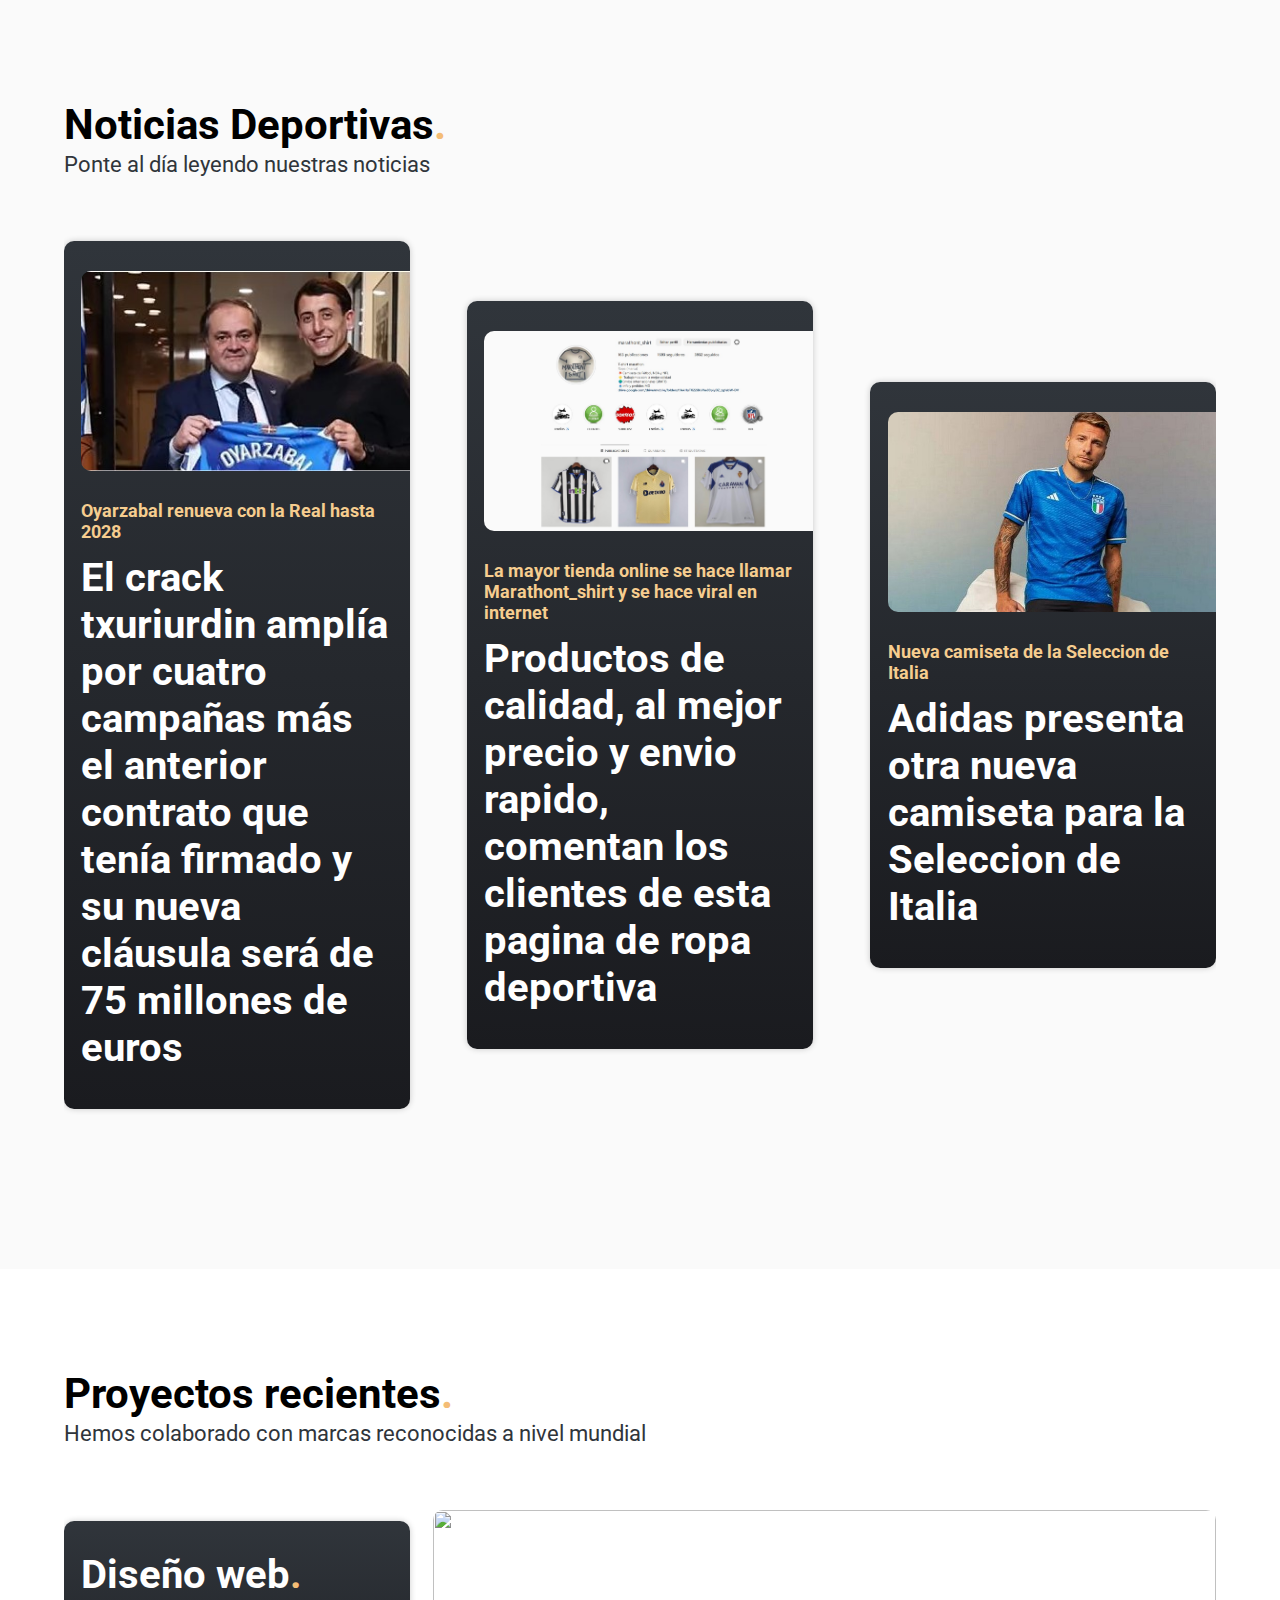
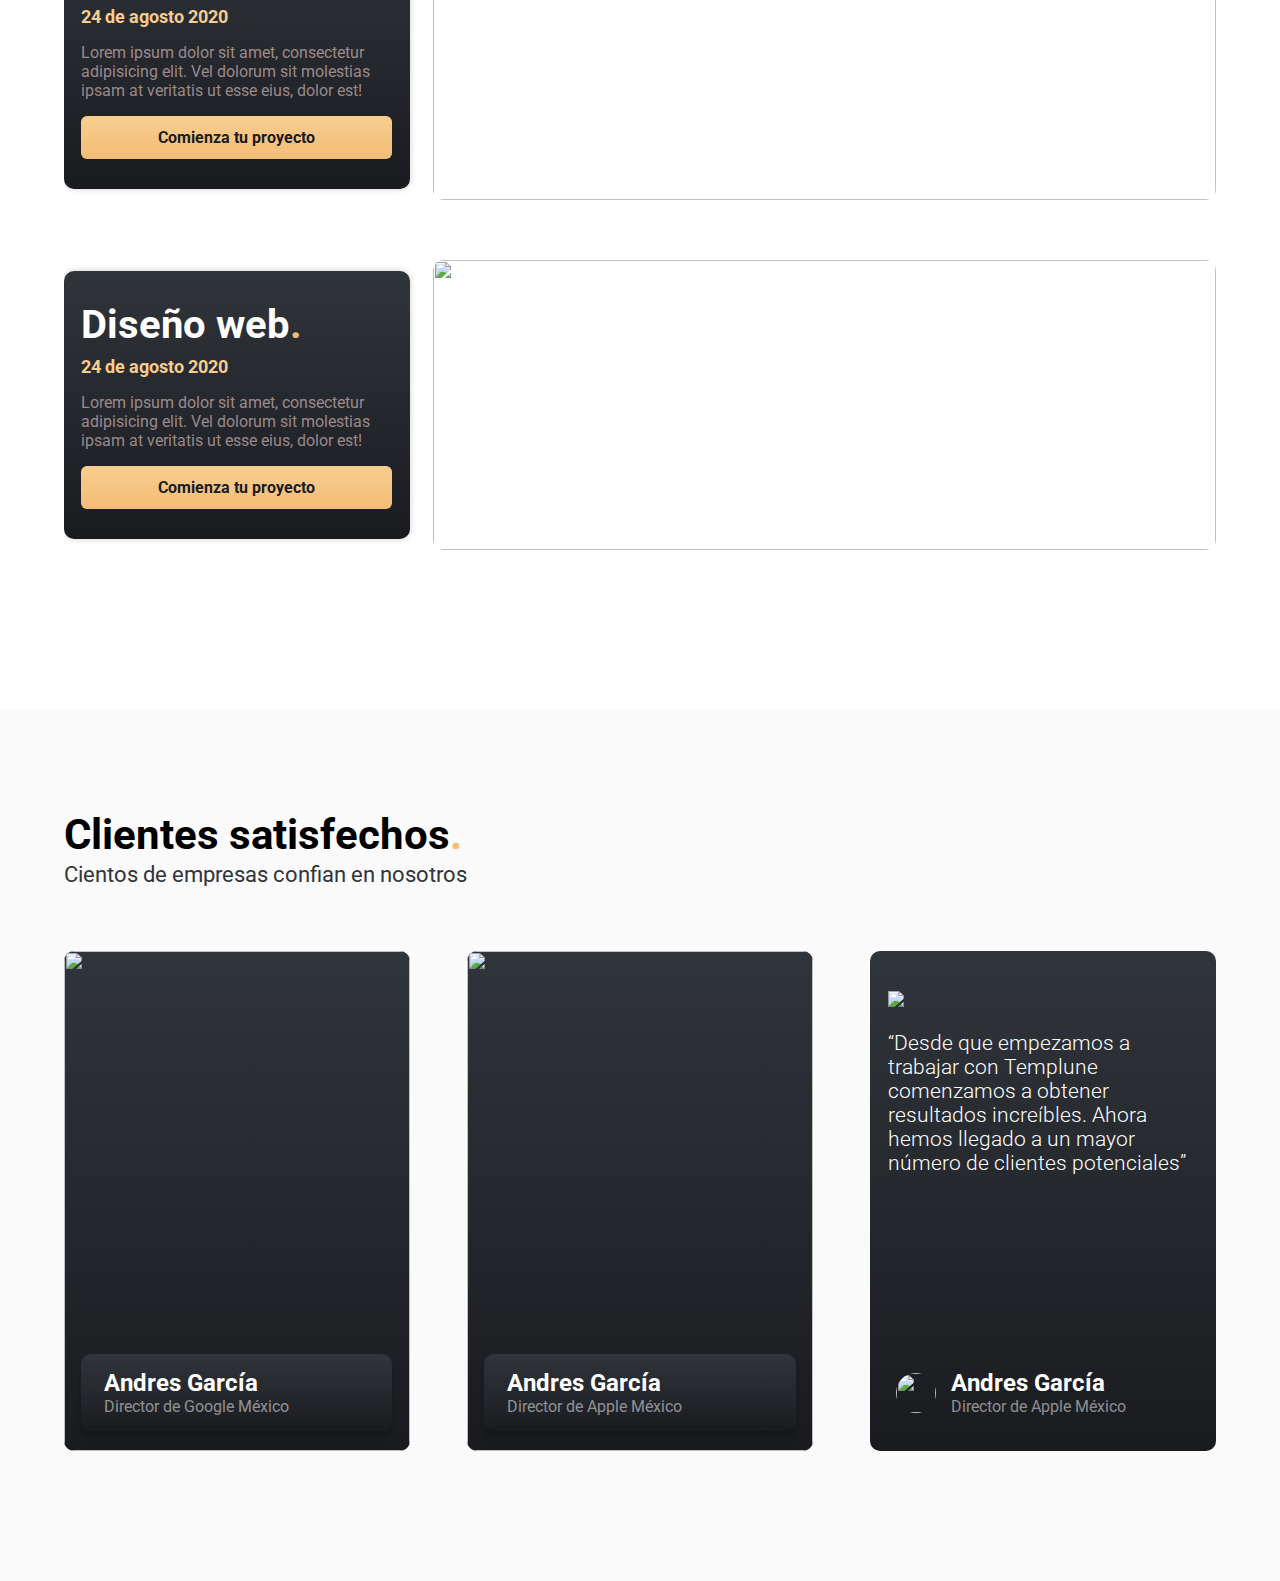
==== pruebaWEB/Noticias.html @ 0eeacc3c "nuevo" ====
<!DOCTYPE html>
<html lang="en">
<head>
    <meta charset="UTF-8">
    <meta http-equiv="X-UA-Compatible" content="IE=edge">
    <meta name="viewport" content="width=device-width, initial-scale=1.0">
    <link rel="stylesheet" href="./css/estilosNoticias.css">
    <title>Noticias</title>
</head>
<body>
    <main>
        <section class="services">
            <div class="container">
                <h2 class="subtitle">Noticias Deportivas<span class="point">.</span></h2>
                <p class="copy__section">Ponte al día leyendo nuestras noticias</p>

                <article class="container-cards">
                    <div class="card">
                        <img src="img/imagenOyarzabal.jpg" class="card__img">
                        <div class="cards__text">
                            <p class="card__list">Oyarzabal renueva con la Real hasta 2028</p>
                            <h3 class="card__title">El crack txuriurdin amplía por cuatro campañas más el anterior contrato que tenía firmado y su nueva cláusula será de 75 millones de euros</h3>
                        </div>
                    </div>
                    <div class="card">
                        <img src="img/Noticia.jpg" class="card__img">
                        <div class="cards__text">
                            <p class="card__list">La mayor tienda online se hace llamar Marathont_shirt y se hace viral en internet</p>
                            <h3 class="card__title">Productos de calidad, al mejor precio y envio rapido, comentan los clientes de esta pagina de ropa deportiva</h3>
                        </div>
                    </div>
                    <div class="card">
                        <img src="img/noticiaItalia.jpg" class="card__img">
                        <div class="cards__text">
                            <p class="card__list">Nueva camiseta de la Seleccion de Italia</p>
                            <h3 class="card__title">Adidas presenta otra nueva camiseta para la Seleccion de Italia</h3>
                        </div>
                    </div>
                </article>
            </div>
        </section>
        <section class="projects container">
            <h2 class="subtitle">Proyectos recientes<span class="point">.</span></h2>
            <p class="copy__section">Hemos colaborado con marcas reconocidas a nivel mundial</p>
            <article class="container-bg">
                <div class="card">
                    <div class="cards__text">
                        <h3 class="card__title">Diseño web<span class="point">.</span></h3>
                        <p class="card__date">24 de agosto 2020</p>
                        <p class="card__copy">Lorem ipsum dolor sit amet, consectetur adipisicing elit. Vel dolorum sit molestias ipsam at veritatis ut esse eius, dolor est!</p>
                        <a href="#" class="card__button">Comienza tu proyecto</a>
                    </div>
                </div>
                <div class="background">
                    <img src="img/background1.jpg" class="background__img">
                    <div class="background__text">
                        <h3 class="background__title">La educación en linea</h3>
                        <p class="background__copy">La realidad aumentada transformará por completo la educación</p>
                    </div>
                </div>
                <div class="card">
                    <div class="cards__text">
                        <h3 class="card__title">Diseño web<span class="point">.</span></h3>
                        <p class="card__date">24 de agosto 2020</p>
                        <p class="card__copy">Lorem ipsum dolor sit amet, consectetur adipisicing elit. Vel dolorum sit molestias ipsam at veritatis ut esse eius, dolor est!</p>
                        <a href="#" class="card__button">Comienza tu proyecto</a>
                    </div>
                </div>
                <div class="background">
                    <img src="img/background2.jpg" class="background__img">
                    <div class="background__text">
                        <h3 class="background__title">La educación en linea</h3>
                        <p class="background__copy">La realidad aumentada transformará por completo la educación</p>
                    </div>
                </div>
            </article>
        </section>
        <section class="testimony">
            <div class="container">
                <h2 class="subtitle">Clientes satisfechos<span class="point">.</span></h2>
                <p class="copy__section">Cientos de empresas confian en nosotros</p>

                <div class="testimony-container">
                    <div class="testimony__card">
                        <img src="img/first-person.jpg" class="testimony__img">
                        <div class="testimony__copy">
                            <i class='bx bxl-google testimony__logo'></i>
                            <div class="testimony__info">
                                <h3 class="testimony__name">Andres García</h3>
                                <p class="testimony__position">Director de Google México</p>
                            </div>
                        </div>
                    </div>

                    <div class="testimony__card">
                        <img src="img/second_person.jpg" class="testimony__img">
                        <div class="testimony__copy">
                            <i class='bx bxl-apple testimony__logo'></i>
                            <div class="testimony__info">
                                <h3 class="testimony__name">Andres García</h3>
                                <p class="testimony__position">Director de Apple México</p>
                            </div>
                        </div>
                    </div>

                    <div class="testimony__card">
                        <div class="testimony__text">
                            <img src="img/google_logo.svg" class="google__logo">
                            <p class="testimony__history">“Desde que empezamos a trabajar con Templune comenzamos a obtener resultados increíbles. Ahora hemos llegado a un mayor número de clientes potenciales”</p>
                            <div class="testimony__copy testimony__copy--modifier">
                                <img src="img/first-person.jpg" class="testimony__logo logo--picture">
                                <div class="testimony__info">
                                    <h3 class="testimony__name">Andres García</h3>
                                    <p class="testimony__position">Director de Apple México</p>
                                </div>
                            </div>
                        </div>
                    </div>
                    
                </div>
            </div>
        </section>

        

    
</body>
</html>
---- pruebaWEB/css/estilosNoticias.css ----
@import url('https://fonts.googleapis.com/css2?family=Roboto:wght@300;400;700&display=swap');

:root{
    --gold1:#F4BD76;
    --gold2:#F6CD8F;
    --gray:#ffffff80;
    --gray2:#f7d9d990;
    --black1: #1A1B1F;
    --black2: #30353B;
    --shadow: 0 8px 8px;
    --color_shadow: #00000033;
}

*{
    margin: 0;
    padding:0;
    box-sizing: border-box;
}

body{
    font-family: 'Roboto', sans-serif;
}

.container{
    width: 90%;
    max-width: 1200px;
    margin: 0 auto;
    overflow: hidden;
    padding:100px 0;
    height: auto;
}

.container--modifier{
    width: 60%;
}

.hero{
    width: 100%;
    min-height: 100vh;
    background: linear-gradient(180deg, var(--black2) 0%, var(--black1) 100%);
}

.nav__hero{
    color: #fff;
    height: 70px;
    border-bottom: 1px solid rgba(255,255,255, 0.1);
}

.nav__container{
    display: flex;
    align-items: center;
    justify-content: space-between;
    height: inherit;
    padding: 0;
}

.logo__name{
    font-size: 24px;
}

.link{
    display: inline-block;
    color: inherit;
    text-decoration: none;
    font-weight: 300;
    padding: 10px;
}

.link--active{
    color: var(--gold1);
    font-weight: 700;
}

.point{
    color: var(--gold1);
}

.hero__main{
    height: calc(100vh - 70px);
    display: flex;
    justify-content: space-between;
    align-items: center;
    padding:0;
}

.mockup{
    object-fit: cover;
    width: 48%;
    max-height: 90vh;
}

.hero__textos{
    width: 48%;
}

.title{
    font-size: 56px;
    font-weight: 300;
    color: #fff;
}

.title--active{
    color: var(--gold1);
    font-weight: 700;
}

.copy{
    font-size: 24px;
    color: var(--gray);
    text-shadow: var(--shadow)  var(--color_shadow);
    margin: 15px 0;
}

.copy__active{
    font-weight: 700;
}

.cta{
    padding: 20px 30px;
    display: inline-block;
    background: linear-gradient(180deg, #F7CE90 0%, #F4BD76 100%);
    text-decoration: none;
    color: var(--black2);
    font-weight: 700;
    box-shadow: var(--shadow) var(--color_shadow);
    border-radius: 6px;
}

/* services */

.services{
    background: #fafafa;
}

.subtitle{
    font-size: 42px;
}

.subtitle--modifier{
    text-align: center;
    margin-bottom: 16px;
}

.copy__section{
    color: var(--black2);
    font-size: 22px;
    line-height: 32px;
    margin-bottom: 60px;
}

.copy__section--modifier{
    text-align: center;
    margin-bottom: 32px;
}

.container-cards{
    display: flex;
    justify-content: space-between;
    align-items: center;
    flex-wrap: wrap;
}

.card{
    width: 30%;
    padding: 30px 0;
    overflow: hidden;
    background: linear-gradient(180deg, var(--black2) 0%, var(--black1) 100%);
    border-radius: 10px;
    position: relative;
    text-align: right;
    margin-bottom: 60px;
    box-shadow: 0 0 6px var(--color_shadow);
}

.card__img{
    width: 95%;
    height: 200px;
    object-fit: cover;
    border-radius: 10px 0 0 10px;
}

.cards__text{
    text-align: left;
    width: 90%;
    margin:0 auto;
}

.card__list{
    color: var(--gold2);
    font-weight: 700;
    margin: 25px 0 12px ;
    font-size: 18px;
}


.card__title{
    font-size: 40px;
    color: #fff;
    margin-bottom: 8px;
}

.card__copy{
    color: var(--gray2);
    margin-bottom: 16px;
}

.card__button{
    display: block;
    background: linear-gradient(180deg, #F7CE90 0%, #F4BD76 100%);
    border-radius: 6px;
    text-decoration: none;
    width: 100%;
    color: var(--black1);
    font-weight: 700;
    text-align: center;
    padding: 12px 0;
}

.card__date{
    color: var(--gold2);
    font-size: 18px;
    font-weight: bold;
    margin-bottom: 16px;
}

.container-bg{
    display: flex;
    justify-content: space-between;
    align-items: center;
    flex-wrap: wrap;
}


.background{
    width: 68%;
    height: 290px;
    border-radius: 10px;
    position: relative;
    margin-bottom: 60px;
}

.background__img{
    width: 100%;
    height: 100%;
    object-fit: cover;
    border-radius: inherit;
}

.background__text{
    position: absolute;
    width: 100%;
    bottom: 30px;
    left: 15px;
    color: #fff;
}

.background__title{
    font-size: 24px;
    margin-bottom: 4px;
}

.testimony{
    background: #fafafa;
}

.testimony-container{
    display: flex;
    justify-content: space-between;
    align-items: center;
    flex-wrap: wrap;
}

.testimony__card{
    width: 30%;
    height: 500px;
    background: linear-gradient(180deg, var(--black2) 0%, var(--black1) 100%);
    border-radius: 10px;
    position: relative;
    margin-bottom: 30px;
}

.testimony__img{
    width: 100%;
    height: 100%;
    border-radius: inherit;
    object-fit: cover;
    object-position: center top;
}

.testimony__copy{
    position: absolute;
    bottom: 20px;
    left: 5%;
    width: 90%;
    background: linear-gradient(180deg, var(--black2) 0%, var(--black1) 100%);
    color: #fff;
    margin: 0 auto;
    border-radius: 10px;
    box-shadow: var(--shadow) var(--color_shadow);
    padding: 15px 8px;
    display: flex;
    align-items: center;
}

.testimony__copy--modifier{
    background: none;
    box-shadow: none;
}

.testimony__logo{
    font-size: 40px;
    margin-right: 15px;
    display: inline-block;
}

.testimony__name{
    font-size: 24px;
    line-height:28px;
}

.testimony__position{
    color: var(--gray);
}

.testimony__text{
    padding: 40px 0;
    width: 90%;
    margin: 0 auto;
    color: #fff;
}

.google__logo{
    margin-bottom: 20px;
}


.testimony__history{
    font-size: 21px;
    font-weight: 300;
}


.testimony__info{
    width: 70%;
}

.logo--picture{
    width: 40px;
    height: 40px;
    object-fit: cover;
    border-radius: 50%;
    object-position: center top;
}

/* check */

.check{
    display: flex;
    justify-content: space-evenly;
    flex-wrap: wrap;
    margin: 0 auto;
}

.check__item{
    width: 30%;
    padding-right: 10px;
    display: flex;
    border-right: 2px solid var(--black2);
}

.bx-check{
    background: linear-gradient(180deg, var(--black2) 0%, var(--black1) 100%);
    display: inline-block;
    width: 40px;
    height: 40px;
    text-align: center;
    margin-right: 20px;
    color: #fff;
    border-radius: 50%;
    font-size: 40px;
}

.check__number{
    font-weight: 700;
}

.check__copy{
    font-weight: 300;
}

.newsletter{
    width: 60%;
    margin: 0 auto;
    margin-top: 40px;
    height: auto;
    font-family: inherit;
    position: relative;
    border-radius: 6px;
}

.newsletter--modifier{
    margin: 0;
    width: 80%;
}

.newsletter__input{
    width: 100%;
    height: 100%;
    padding: 22px 10px;
    outline: none;
    font-family: inherit;
    border-radius: 6px;
    border: 1px solid var(--black1)
}

.newsletter__submit{
    position: absolute;
    right: 8px;
    top: 10%;
    height: 80%;
    background: linear-gradient(180deg, var(--black2) 0%, var(--black1) 100%);
    color: #fff;
    padding: 0 15px;
    border: none;
    border-radius: 6px;
    font-family: inherit;
    font-weight: 700;
    cursor: pointer;
}


.footer{
    background: #fafafa;
}

.footer__caption{
    display: flex;
    flex-wrap: wrap-reverse;
    justify-content: space-evenly;
}


.title__footer{
    font-size: 24px;
    margin-bottom: 32px;
}

.download{
    width: 50%;
}

.download__app{
    display: flex;
}

.download__item{
    display: flex;
    padding: 18px 12px;
    border-radius: 6px;
    border: 1px solid var(--black2);
    width: 42%;
    align-items: center;
    margin-right: 20px;
    margin-bottom: 16px;
}

.download__logo{
    font-size: 40px;
    margin-right: 20px;
}

.download__title{
    font-size: 18px;
}

.footer__copy{
    width: 100%;
    color: var(--black2);
    display: flex;
    flex-wrap: wrap;
}

.copyright{
    width: 100%;
}

.politica__privacidad{
    color: inherit;
    text-decoration: none;
    display: inline-block;
    margin-top: 10px;
}

.politica__privacidad:hover{
    text-decoration: underline;
}

.politica__privacidad--margin{
    margin-right: 10px;
}

.get-email{
    width: 50%;
}

.socialmedia{
    margin-top: 24px;
    display: flex;
    color: var(--black2);
}

.socialmedia__icon{
    font-size: 18px;
    margin-right: 30px;
    display: inline-block;
}

.socialmedia__legend{
    color: var(--black2);
    margin-right: 16px;
}

.contact{
    display: flex;
    width: 100%;
    flex-wrap: wrap;
    color: #fff;
}

.item__contact{
    width: 25%;
    padding: 60px 0;
    text-align: center;
    background: linear-gradient(180deg, var(--black2) 0%, var(--black1) 100%);

}


.item__contact--gold{
    background: linear-gradient(180deg, #F7CE90 0%, #F4BD76 100%);
    color: var(--black1);
}

.contact__icon{
    font-size: 14px;
    color: var(--gold1);
    line-height: 20px;
    margin-right: 4px;
}

.contact__icon--modifier{
    color: var(--black1);
}

.contact__title{
    font-size: 16px;
    line-height: 20px;
}

@media screen and (max-width:900px){
    .mockup{
        width: 600px;
        height: auto;
    }

    .title{
        font-size: 50px;
    }

    .copy{
        font-size: 22px;
    }

    .cta{
        padding: 15px 22px;
    }

    .container-cards{
        justify-content: space-evenly;
    }

    .services .card{
        width: 45%;
    }

    .background{
        width: 52%;
    }

    .card{
        width: 42%;
    }

    .testimony-container{
        justify-content: space-evenly;
    }

    .testimony__card{
        width: 45%;
    }

    .check__item{
        width: 45%;
        margin-bottom: 35px;
    }

    .newsletter{
        width: 80%;
    }

    .download{
        width: 100%;
    }

    .download__app{
        justify-content: space-between;
    }

    .download__item{
        width: 45%;
    }

    .get-email{
        width: 100%;
        margin-bottom: 40px;
    }

    .socialmedia__icon{
        font-size: 18px;
    }

    .socialmedia__legend{
        font-size: 18px;
    }
}

@media screen and (max-width:700px){
    main .container,
    footer .container{
        padding: 60px 0;
    }

    .nav__container{
        flex-wrap: wrap;
        flex-direction: column;
        justify-content: space-evenly;
    }

    .nav__hero{
        height: auto;
    }

    .logo{
        padding: 15px 0 ;
        text-align: center;
    }

    .links{
        padding-bottom: 10px;
        text-align: center;
    }

    .link{
        padding: 7px 10px;
    }


    .hero__main{
        flex-direction: column-reverse;
        justify-content: flex-end;
        min-height: 70px;
        height: auto;
        padding: 30px 0;
    }

    .hero__textos{
        width: 100%;
        text-align: center;
    }

    .mockup{
        width: 60%;
        margin-bottom: 20px;
    }

    .title{
        font-size: 35px;
    }

    .copy{
        font-size: 20px;
    }

    .subtitle{
        font-size: 35px;
        text-align: center;
    }

    .copy__section{
        font-size: 20px;
        text-align: center;
    }

    .services .card{
        width: 80%;
    }

    .container-bg{
        justify-content: space-evenly;
    }

    .card{
        margin-bottom: 40px;
        width: 65%;
    }

    .card__title{
        font-size: 35px;
    }

    .card__button{
        width: 100%;
    }

    .background{
        width: 65%;
        margin-bottom: 40px;
    }

    .background__copy{
        display: none;
    }

    .testimony__card{
        width: 65%;
    }

    .testimony__name{
        font-size: 20px;
    }

    .container--modifier{
        width: 80%;
    }

    .item__contact{
        width: 100%;
        padding: 30px 0;
    }
}

@media screen and (max-width:500px){
    .mockup{
        width: 80%;
        margin-bottom: 15px;
    }

    .services .card{
        width: 95%;
    }

    .card{
        width: 95%;
    }

    .background{
        width: 95%;
    }

    .testimony__card{
        width: 95%;
    }

    .testimony__history{
        font-size: 20px;
    }

    .container--modifier{
        width: 90%;
    }

    .newsletter{
        width: 100%;
        display: none;
    }

    .newsletter--modifier{
        display: block;
    }

    .check__item{
        width: 100%;
        border: none;
        padding: none;
        justify-content: center;
    }

    .download__item{
        width: 49%;
    }

    .download__title{
        font-size: 16px;
    }

    .download__logo{
        font-size: 30px;
    }
}
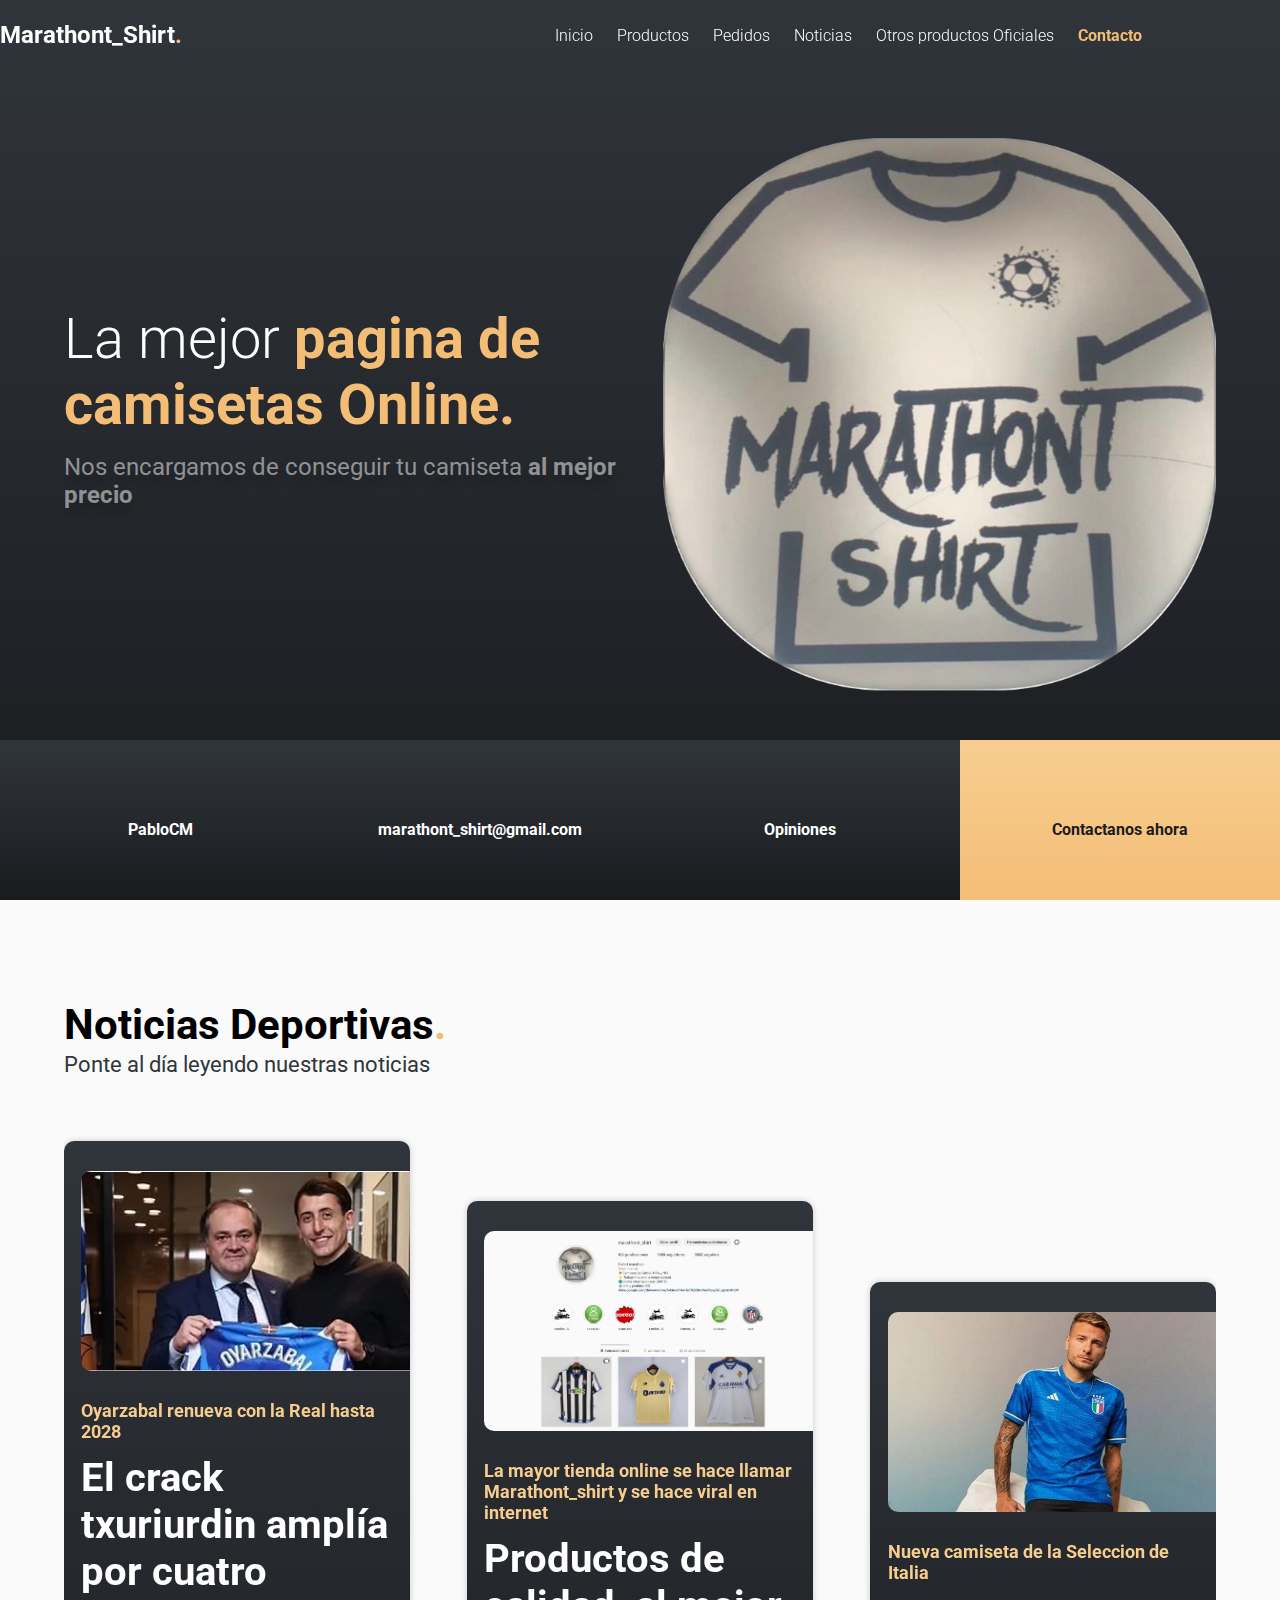
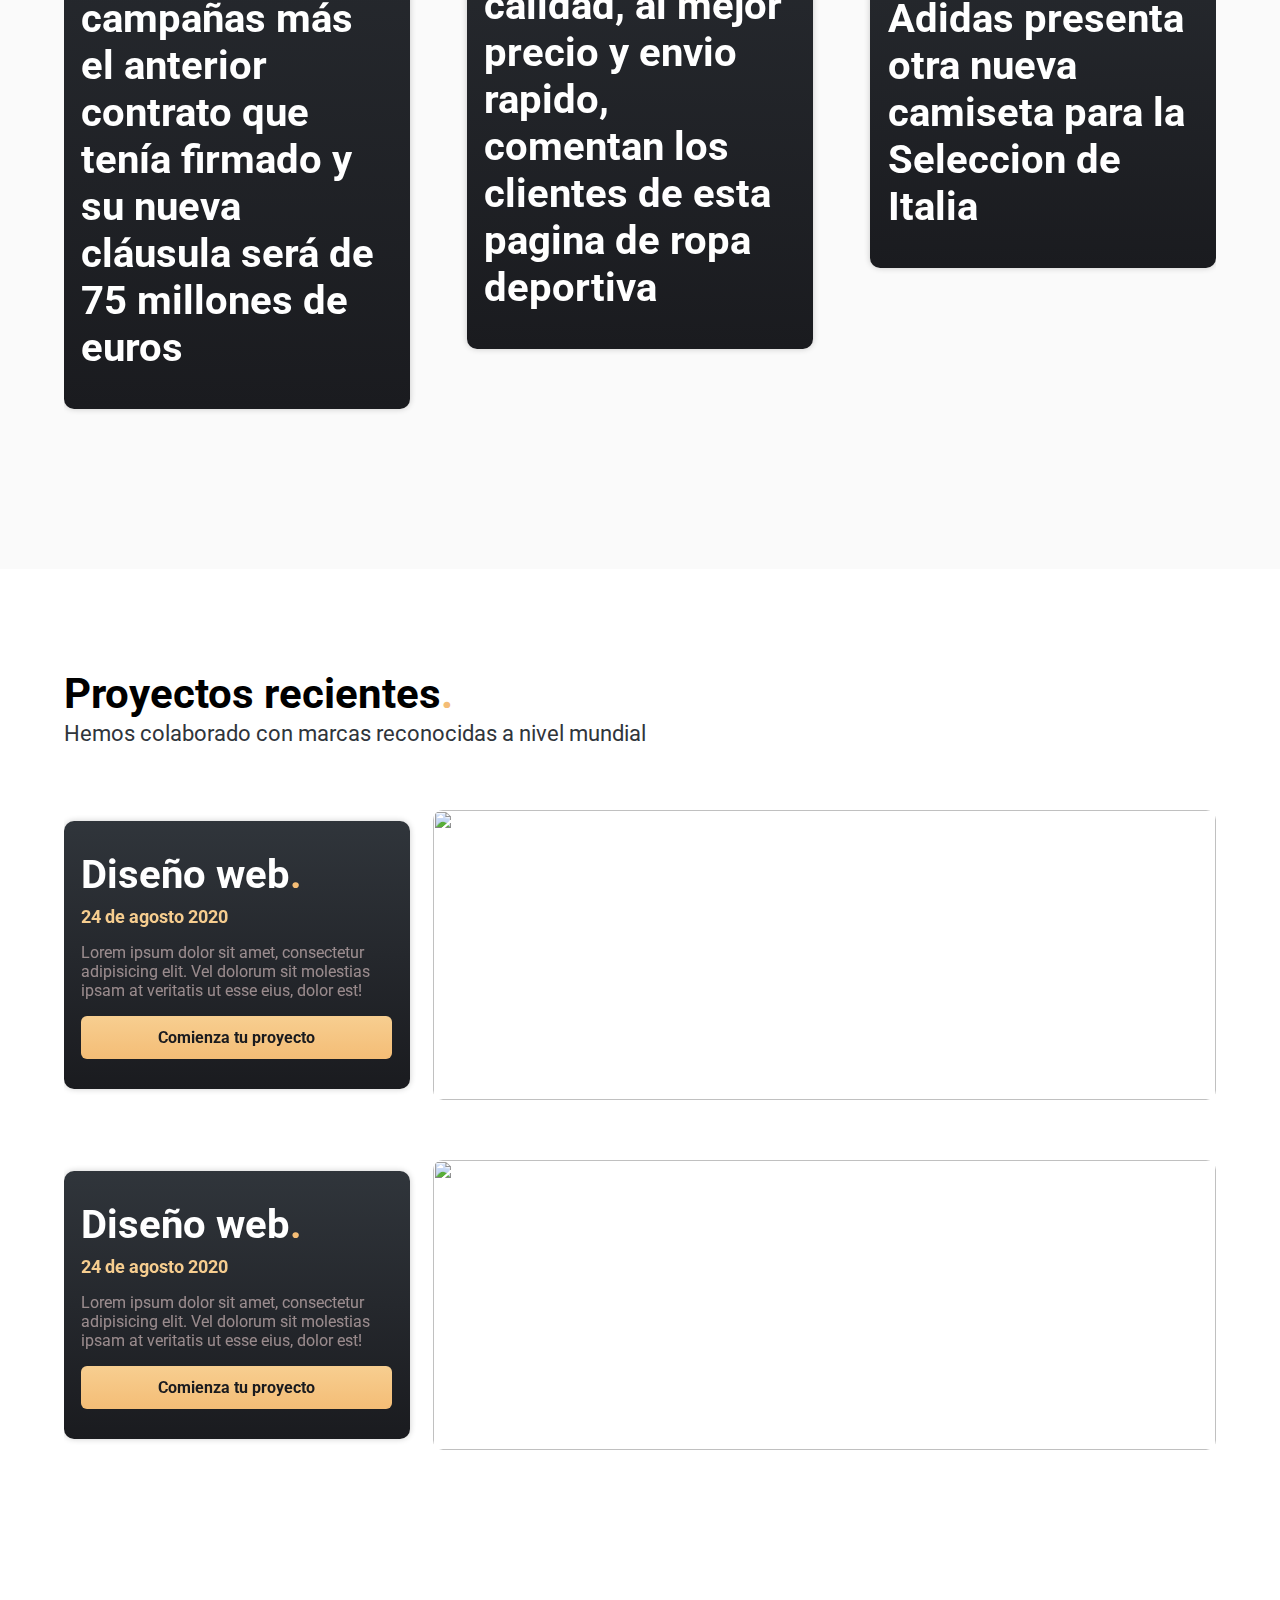
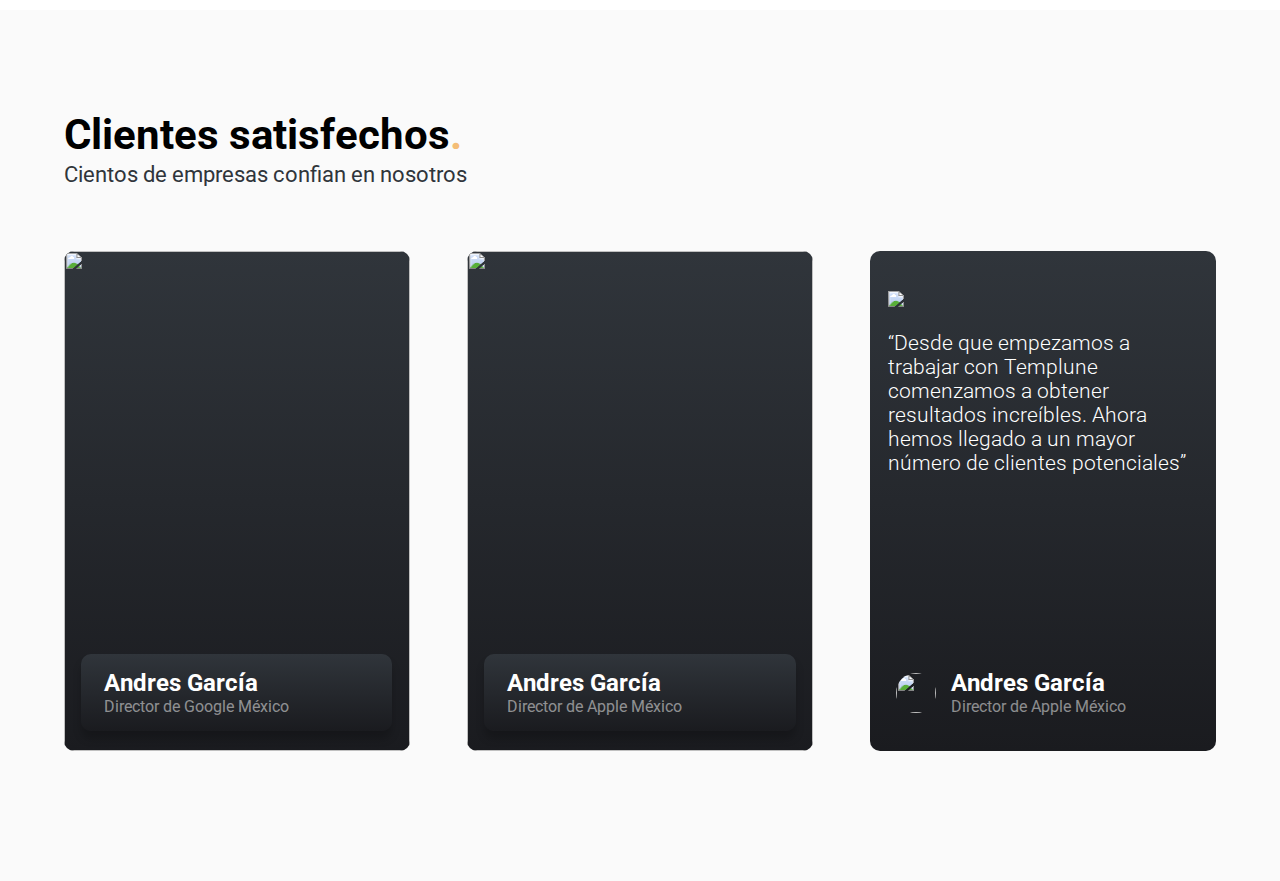
==== commit adf0a739: "estilosGenerales" ====
--- a/pruebaWEB/Noticias.html
+++ b/pruebaWEB/Noticias.html
@@ -4,10 +4,44 @@
     <meta charset="UTF-8">
     <meta http-equiv="X-UA-Compatible" content="IE=edge">
     <meta name="viewport" content="width=device-width, initial-scale=1.0">
+    <link rel="stylesheet" href="./css/estilosGenerales.css">
     <link rel="stylesheet" href="./css/estilosNoticias.css">
     <title>Noticias</title>
 </head>
 <body>
+<!--HEADER-->
+<header class="hero">
+    <nav id="nav__hero">
+        <div class="container nav__container">
+            <div class="logo">
+                <h2 class="logo__name">Marathont_Shirt<span class="point">.</span></h2>
+            </div>
+            <div class="links">
+                <a href="index.html" class="link">Inicio</a>
+                <a href="Productos.html" class="link">Productos</a>
+                <a href="Pedido.html" class="link">Pedidos</a>
+                <a href="Noticias.html" class="link">Noticias</a>
+                <a href="OtrosProductosOficiales.html" class="link">Otros productos Oficiales</a>
+                <a href="#" class="link link--active">Contacto</a>
+            </div>
+        </div>
+    </nav>
+
+
+    <section class="container hero__main">
+        <div class="hero__textos">
+            <h1 class="title">La mejor <span class="title--active">pagina de camisetas Online.</span></h1>
+            <p class="copy">Nos encargamos de conseguir tu camiseta <span class="copy__active">al mejor
+                    precio</span></p>
+        </div>
+        <img src="img/LOGO.PNG" class="mockup">
+    </section>
+</header>
+
+
+
+
+<!--NOTICIAS-->
     <main>
         <section class="services">
             <div class="container">
@@ -121,6 +155,30 @@
             </div>
         </section>
 
+
+        <!--FOOTER-->
+    <footer class="footer">
+
+        <!--CONTACTO-->
+        <div class="contact">
+            <div class="item__contact">
+                <i class='bx bx-copyright contact__icon'></i>
+                <h3 class="contact__title">PabloCM</h3>
+            </div>
+            <div class="item__contact">
+                <i class='bx bx-mail-send contact__icon'></i>
+                <h3 class="contact__title">marathont_shirt@gmail.com</h3>
+            </div>
+            <div class="item__contact">
+                <i class='bx bxs-edit-location contact__icon'></i>
+                <h3 class="contact__title">Opiniones</h3>
+            </div>
+            <div class="item__contact item__contact--gold">
+                <i class='bx bxs-chat contact__icon contact__icon--modifier'></i>
+                <h3 class="contact__title">Contactanos ahora</h3>
+            </div>
+        </div>
+    </footer>
         
 
     
--- a/pruebaWEB/css/estilosGenerales.css
+++ b/pruebaWEB/css/estilosGenerales.css
@@ -0,0 +1,260 @@
+/*HEADER*/
+/*CABECERA*/
+.container{
+    width: 90%;
+    max-width: 1200px;
+    margin: 0 auto;
+    overflow: hidden;
+    padding:100px 0;
+    height: auto;
+}
+
+.container--modifier{
+    width: 60%;
+}
+
+.hero{
+    width: 100%;
+    min-height: 100vh;
+    background: linear-gradient(180deg, var(--black2) 0%, var(--black1) 100%);
+   
+}
+
+#nav__hero{
+    position: absolute;
+    position: fixed;
+    color: #fff;
+    height: 70px;
+    border-bottom: 1px solid rgba(255,255,255, 0.1);
+ 
+    
+}
+
+.nav__container{
+    display: flex;
+    align-items: center;
+    justify-content: space-between;
+    height: inherit;
+    padding: 0;
+    position: fixed;
+}
+
+.logo__name{
+    font-size: 24px;
+}
+
+.link{
+    display: inline-block;
+    color: inherit;
+    text-decoration: none;
+    font-weight: 300;
+    padding: 10px;
+}
+
+.link--active{
+    color: var(--gold1);
+    font-weight: 700;
+}
+
+.point{
+    color: var(--gold1);
+}
+
+.hero__main{
+    height: calc(100vh - 70px);
+    display: flex;
+    justify-content: space-between;
+    align-items: center;
+    padding:0;
+}
+
+.mockup{
+    object-fit: cover;
+    width: 48%;
+    max-height: 90vh;
+}
+
+
+
+/* Dentro de la cabecera SECTION*/
+.hero__textos{
+    width: 48%;
+}
+
+.title{
+    font-size: 56px;
+    font-weight: 300;
+    color: #fff;
+}
+
+.title--active{
+    color: var(--gold1);
+    font-weight: 700;
+}
+
+.copy{
+    font-size: 24px;
+    color: var(--gray);
+    text-shadow: var(--shadow)  var(--color_shadow);
+    margin: 15px 0;
+}
+
+.copy__active{
+    font-weight: 700;
+}
+
+.cta{
+    padding: 20px 30px;
+    display: inline-block;
+    background: linear-gradient(180deg, #F7CE90 0%, #F4BD76 100%);
+    text-decoration: none;
+    color: var(--black2);
+    font-weight: 700;
+    box-shadow: var(--shadow) var(--color_shadow);
+    border-radius: 6px;
+}
+
+
+
+
+
+
+/*FOOTER*/
+
+/* FOOTER */
+.footer{
+    background: #fafafa; 
+    position: absolute;
+    position: fixed;
+    bottom: 0;
+    width: 100%;
+    height: 10em;
+}
+
+.footer__caption{
+    display: flex;
+    flex-wrap: wrap-reverse;
+    justify-content: space-evenly;
+}
+
+
+.title__footer{
+    font-size: 24px;
+    margin-bottom: 32px;
+}
+
+.download{
+    width: 50%;
+}
+
+.download__app{
+    display: flex;
+}
+
+.download__item{
+    display: flex;
+    padding: 18px 12px;
+    border-radius: 6px;
+    border: 1px solid var(--black2);
+    width: 42%;
+    align-items: center;
+    margin-right: 20px;
+    margin-bottom: 16px;
+}
+
+.download__logo{
+    font-size: 40px;
+    margin-right: 20px;
+}
+
+.download__title{
+    font-size: 18px;
+}
+
+.footer__copy{
+    width: 100%;
+    color: var(--black2);
+    display: flex;
+    flex-wrap: wrap;
+}
+
+.copyright{
+    width: 100%;
+}
+
+.politica__privacidad{
+    color: inherit;
+    text-decoration: none;
+    display: inline-block;
+    margin-top: 10px;
+}
+
+.politica__privacidad:hover{
+    text-decoration: underline;
+}
+
+.politica__privacidad--margin{
+    margin-right: 10px;
+}
+
+.get-email{
+    width: 50%;
+}
+
+.socialmedia{
+    margin-top: 24px;
+    display: flex;
+    color: var(--black2);
+}
+
+.socialmedia__icon{
+    font-size: 18px;
+    margin-right: 30px;
+    display: inline-block;
+}
+
+.socialmedia__legend{
+    color: var(--black2);
+    margin-right: 16px;
+}
+
+.contact{
+    display: flex;
+    width: 100%;
+    flex-wrap: wrap;
+    color: #fff;
+    position:fixed;
+    position: absolute;
+    height: 3rem;
+
+}
+
+.item__contact{
+    width: 25%;
+    padding: 60px 0;
+    text-align: center;
+    background: linear-gradient(180deg, var(--black2) 0%, var(--black1) 100%);
+
+}
+
+
+.item__contact--gold{
+    background: linear-gradient(180deg, #F7CE90 0%, #F4BD76 100%);
+    color: var(--black1);
+}
+
+.contact__icon{
+    font-size: 14px;
+    color: var(--gold1);
+    line-height: 20px;
+    margin-right: 4px;
+}
+
+.contact__icon--modifier{
+    color: var(--black1);
+}
+
+.contact__title{
+    font-size: 16px;
+    line-height: 20px;
+}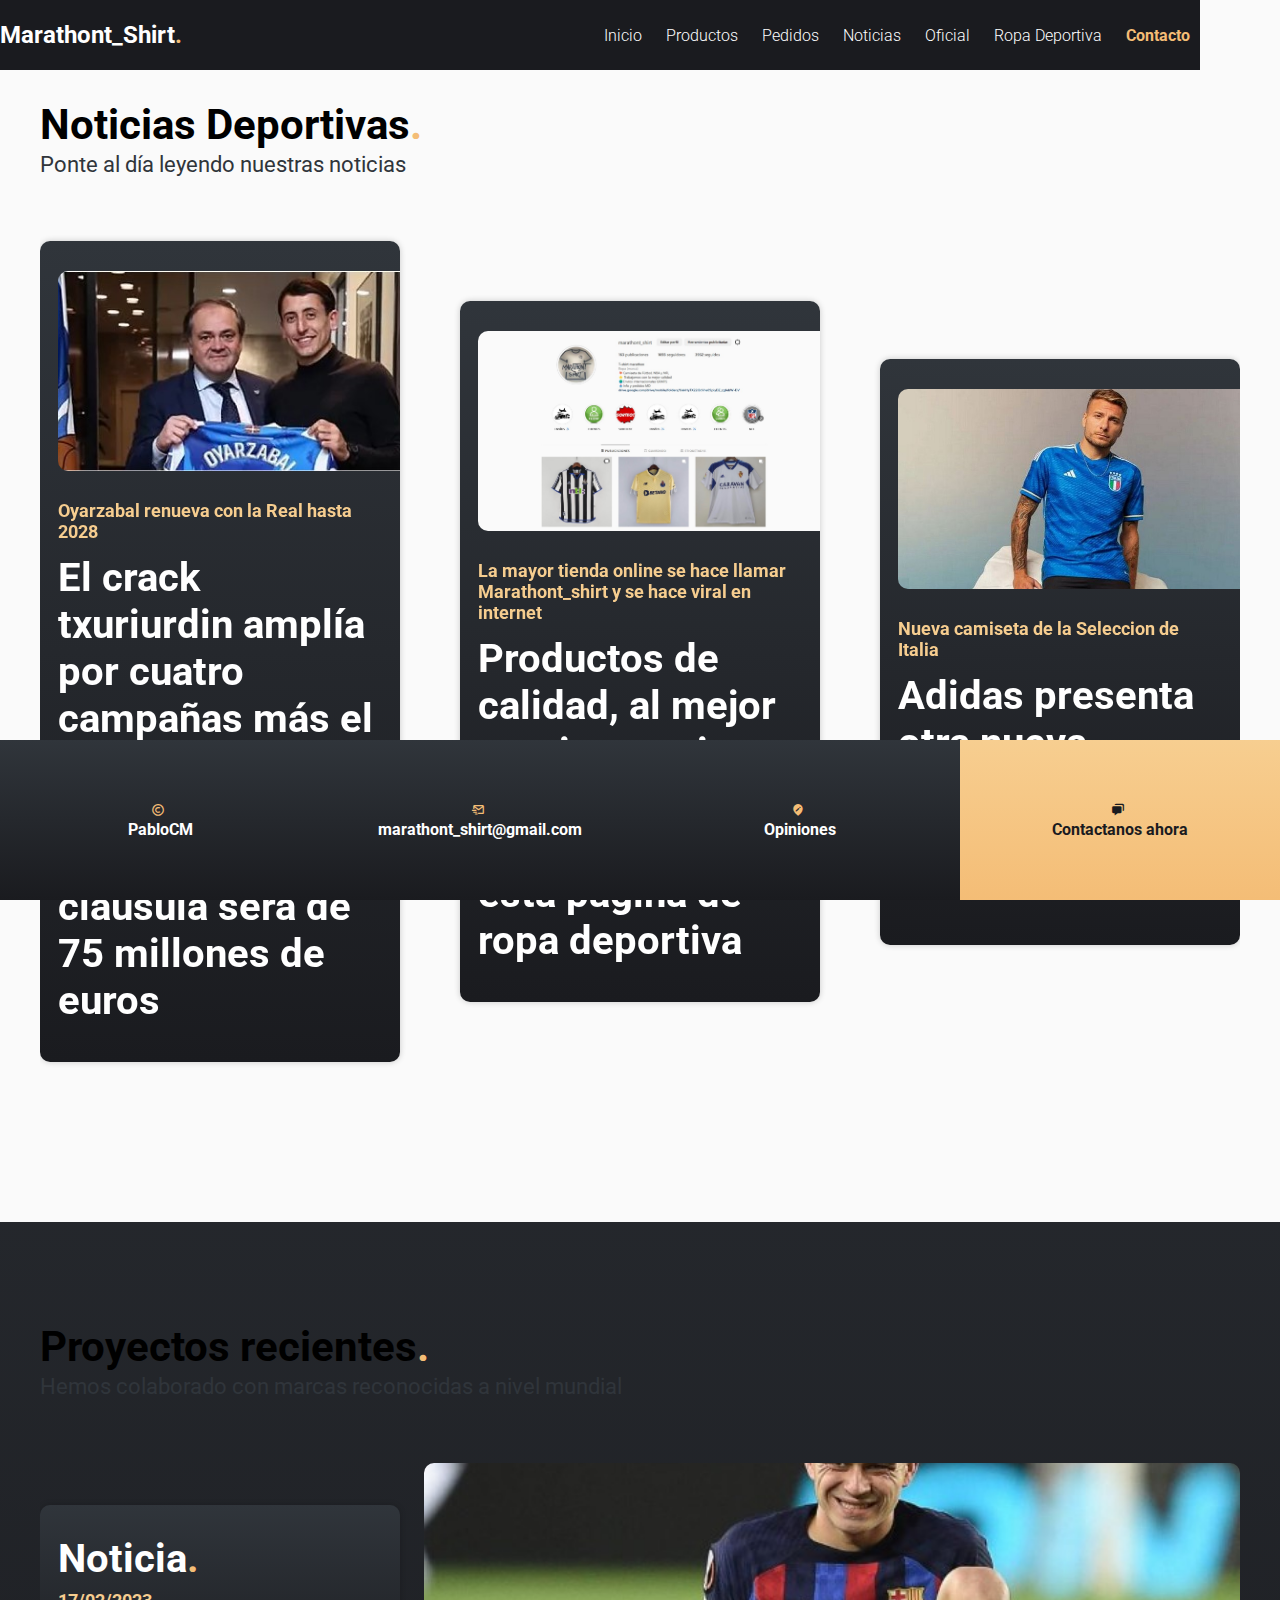
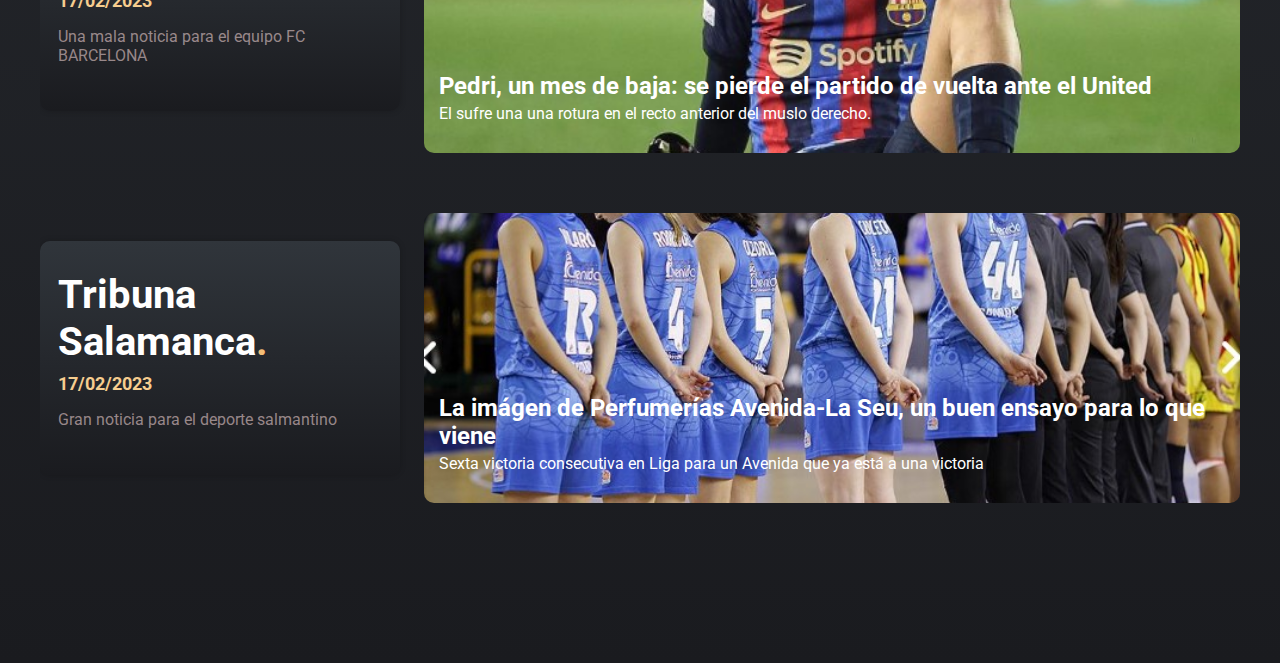
==== commit d1860cfa: "finalizando" ====
--- a/pruebaWEB/Noticias.html
+++ b/pruebaWEB/Noticias.html
@@ -4,6 +4,7 @@
     <meta charset="UTF-8">
     <meta http-equiv="X-UA-Compatible" content="IE=edge">
     <meta name="viewport" content="width=device-width, initial-scale=1.0">
+    <link href='https://cdn.jsdelivr.net/npm/boxicons@2.0.5/css/boxicons.min.css' rel='stylesheet'>
     <link rel="stylesheet" href="./css/estilosGenerales.css">
     <link rel="stylesheet" href="./css/estilosNoticias.css">
     <title>Noticias</title>
@@ -21,22 +22,13 @@
                 <a href="Productos.html" class="link">Productos</a>
                 <a href="Pedido.html" class="link">Pedidos</a>
                 <a href="Noticias.html" class="link">Noticias</a>
-                <a href="OtrosProductosOficiales.html" class="link">Otros productos Oficiales</a>
-                <a href="#" class="link link--active">Contacto</a>
+                <a href="https://shop.realmadrid.com/" class="link">Oficial</a>
+                <a href="https://www.decathlon.es/es/" class="link">Ropa Deportiva</a>
+                <a href="https://www.instagram.com/marathont_shirt/" class="link link--active">Contacto</a>
             </div>
         </div>
     </nav>
 
-
-    <section class="container hero__main">
-        <div class="hero__textos">
-            <h1 class="title">La mejor <span class="title--active">pagina de camisetas Online.</span></h1>
-            <p class="copy">Nos encargamos de conseguir tu camiseta <span class="copy__active">al mejor
-                    precio</span></p>
-        </div>
-        <img src="img/LOGO.PNG" class="mockup">
-    </section>
-</header>
 
 
 
@@ -79,81 +71,36 @@
             <article class="container-bg">
                 <div class="card">
                     <div class="cards__text">
-                        <h3 class="card__title">Diseño web<span class="point">.</span></h3>
-                        <p class="card__date">24 de agosto 2020</p>
-                        <p class="card__copy">Lorem ipsum dolor sit amet, consectetur adipisicing elit. Vel dolorum sit molestias ipsam at veritatis ut esse eius, dolor est!</p>
-                        <a href="#" class="card__button">Comienza tu proyecto</a>
+                        <h3 class="card__title">Noticia<span class="point">.</span></h3>
+                        <p class="card__date">17/02/2023</p>
+                        <p class="card__copy">Una mala noticia para el equipo FC BARCELONA</p>
                     </div>
                 </div>
                 <div class="background">
-                    <img src="img/background1.jpg" class="background__img">
+                    <img src="img/pedri.jpg" class="background__img">
                     <div class="background__text">
-                        <h3 class="background__title">La educación en linea</h3>
-                        <p class="background__copy">La realidad aumentada transformará por completo la educación</p>
+                        <h3 class="background__title">Pedri, un mes de baja: se pierde el partido de vuelta ante el United</h3>
+                        <p class="background__copy">El sufre una ​una rotura en el recto anterior del muslo derecho.</p>
                     </div>
                 </div>
                 <div class="card">
                     <div class="cards__text">
-                        <h3 class="card__title">Diseño web<span class="point">.</span></h3>
-                        <p class="card__date">24 de agosto 2020</p>
-                        <p class="card__copy">Lorem ipsum dolor sit amet, consectetur adipisicing elit. Vel dolorum sit molestias ipsam at veritatis ut esse eius, dolor est!</p>
-                        <a href="#" class="card__button">Comienza tu proyecto</a>
+                        <h3 class="card__title">Tribuna Salamanca<span class="point">.</span></h3>
+                        <p class="card__date">17/02/2023</p>
+                        <p class="card__copy">Gran noticia para el deporte salmantino</p>
+
                     </div>
                 </div>
                 <div class="background">
-                    <img src="img/background2.jpg" class="background__img">
+                    <img src="img/AVENIDA.jpg" class="background__img">
                     <div class="background__text">
-                        <h3 class="background__title">La educación en linea</h3>
-                        <p class="background__copy">La realidad aumentada transformará por completo la educación</p>
+                        <h3 class="background__title">La imágen de Perfumerías Avenida-La Seu, un buen ensayo para lo que viene</h3>
+                        <p class="background__copy">Sexta victoria consecutiva en Liga para un Avenida que ya está a una victoria</p>
                     </div>
                 </div>
             </article>
         </section>
-        <section class="testimony">
-            <div class="container">
-                <h2 class="subtitle">Clientes satisfechos<span class="point">.</span></h2>
-                <p class="copy__section">Cientos de empresas confian en nosotros</p>
-
-                <div class="testimony-container">
-                    <div class="testimony__card">
-                        <img src="img/first-person.jpg" class="testimony__img">
-                        <div class="testimony__copy">
-                            <i class='bx bxl-google testimony__logo'></i>
-                            <div class="testimony__info">
-                                <h3 class="testimony__name">Andres García</h3>
-                                <p class="testimony__position">Director de Google México</p>
-                            </div>
-                        </div>
-                    </div>
-
-                    <div class="testimony__card">
-                        <img src="img/second_person.jpg" class="testimony__img">
-                        <div class="testimony__copy">
-                            <i class='bx bxl-apple testimony__logo'></i>
-                            <div class="testimony__info">
-                                <h3 class="testimony__name">Andres García</h3>
-                                <p class="testimony__position">Director de Apple México</p>
-                            </div>
-                        </div>
-                    </div>
-
-                    <div class="testimony__card">
-                        <div class="testimony__text">
-                            <img src="img/google_logo.svg" class="google__logo">
-                            <p class="testimony__history">“Desde que empezamos a trabajar con Templune comenzamos a obtener resultados increíbles. Ahora hemos llegado a un mayor número de clientes potenciales”</p>
-                            <div class="testimony__copy testimony__copy--modifier">
-                                <img src="img/first-person.jpg" class="testimony__logo logo--picture">
-                                <div class="testimony__info">
-                                    <h3 class="testimony__name">Andres García</h3>
-                                    <p class="testimony__position">Director de Apple México</p>
-                                </div>
-                            </div>
-                        </div>
-                    </div>
-                    
-                </div>
-            </div>
-        </section>
+       
 
 
         <!--FOOTER-->
--- a/pruebaWEB/css/estilosGenerales.css
+++ b/pruebaWEB/css/estilosGenerales.css
@@ -1,4 +1,34 @@
-/*HEADER*/
+
+html{
+    background-color: lightgray;
+}
+
+
+/* Selecciona el elemento raíz del documento:
+   <html> en el caso de HTML */
+   :root{
+    --gold1:#F4BD76;
+    --gold2:#F6CD8F;
+    --gray:#ffffff80;
+    --gray2:#f7d9d990;
+    --black1: #1A1B1F;
+    --black2: #30353B;
+    --shadow: 0 8px 8px;
+    --color_shadow: #00000033;
+}
+
+*{
+    margin: 0;
+    padding:0;
+    box-sizing: border-box;
+}
+
+body{
+    font-family: 'Roboto', sans-serif;
+}
+
+
+
 /*CABECERA*/
 .container{
     width: 90%;
@@ -73,188 +103,3 @@
     width: 48%;
     max-height: 90vh;
 }
-
-
-
-/* Dentro de la cabecera SECTION*/
-.hero__textos{
-    width: 48%;
-}
-
-.title{
-    font-size: 56px;
-    font-weight: 300;
-    color: #fff;
-}
-
-.title--active{
-    color: var(--gold1);
-    font-weight: 700;
-}
-
-.copy{
-    font-size: 24px;
-    color: var(--gray);
-    text-shadow: var(--shadow)  var(--color_shadow);
-    margin: 15px 0;
-}
-
-.copy__active{
-    font-weight: 700;
-}
-
-.cta{
-    padding: 20px 30px;
-    display: inline-block;
-    background: linear-gradient(180deg, #F7CE90 0%, #F4BD76 100%);
-    text-decoration: none;
-    color: var(--black2);
-    font-weight: 700;
-    box-shadow: var(--shadow) var(--color_shadow);
-    border-radius: 6px;
-}
-
-
-
-
-
-
-/*FOOTER*/
-
-/* FOOTER */
-.footer{
-    background: #fafafa; 
-    position: absolute;
-    position: fixed;
-    bottom: 0;
-    width: 100%;
-    height: 10em;
-}
-
-.footer__caption{
-    display: flex;
-    flex-wrap: wrap-reverse;
-    justify-content: space-evenly;
-}
-
-
-.title__footer{
-    font-size: 24px;
-    margin-bottom: 32px;
-}
-
-.download{
-    width: 50%;
-}
-
-.download__app{
-    display: flex;
-}
-
-.download__item{
-    display: flex;
-    padding: 18px 12px;
-    border-radius: 6px;
-    border: 1px solid var(--black2);
-    width: 42%;
-    align-items: center;
-    margin-right: 20px;
-    margin-bottom: 16px;
-}
-
-.download__logo{
-    font-size: 40px;
-    margin-right: 20px;
-}
-
-.download__title{
-    font-size: 18px;
-}
-
-.footer__copy{
-    width: 100%;
-    color: var(--black2);
-    display: flex;
-    flex-wrap: wrap;
-}
-
-.copyright{
-    width: 100%;
-}
-
-.politica__privacidad{
-    color: inherit;
-    text-decoration: none;
-    display: inline-block;
-    margin-top: 10px;
-}
-
-.politica__privacidad:hover{
-    text-decoration: underline;
-}
-
-.politica__privacidad--margin{
-    margin-right: 10px;
-}
-
-.get-email{
-    width: 50%;
-}
-
-.socialmedia{
-    margin-top: 24px;
-    display: flex;
-    color: var(--black2);
-}
-
-.socialmedia__icon{
-    font-size: 18px;
-    margin-right: 30px;
-    display: inline-block;
-}
-
-.socialmedia__legend{
-    color: var(--black2);
-    margin-right: 16px;
-}
-
-.contact{
-    display: flex;
-    width: 100%;
-    flex-wrap: wrap;
-    color: #fff;
-    position:fixed;
-    position: absolute;
-    height: 3rem;
-
-}
-
-.item__contact{
-    width: 25%;
-    padding: 60px 0;
-    text-align: center;
-    background: linear-gradient(180deg, var(--black2) 0%, var(--black1) 100%);
-
-}
-
-
-.item__contact--gold{
-    background: linear-gradient(180deg, #F7CE90 0%, #F4BD76 100%);
-    color: var(--black1);
-}
-
-.contact__icon{
-    font-size: 14px;
-    color: var(--gold1);
-    line-height: 20px;
-    margin-right: 4px;
-}
-
-.contact__icon--modifier{
-    color: var(--black1);
-}
-
-.contact__title{
-    font-size: 16px;
-    line-height: 20px;
-}--- a/pruebaWEB/css/estilosNoticias.css
+++ b/pruebaWEB/css/estilosNoticias.css
@@ -11,18 +11,11 @@
     --color_shadow: #00000033;
 }
 
-*{
-    margin: 0;
-    padding:0;
-    box-sizing: border-box;
-}
-
-body{
-    font-family: 'Roboto', sans-serif;
-}
+
 
 .container{
-    width: 90%;
+    
+    width: 140%;
     max-width: 1200px;
     margin: 0 auto;
     overflow: hidden;
@@ -47,11 +40,14 @@
 }
 
 .nav__container{
+    background: #1A1B1F;
     display: flex;
     align-items: center;
     justify-content: space-between;
     height: inherit;
     padding: 0;
+    width: 140%;
+    
 }
 
 .logo__name{
@@ -429,8 +425,15 @@
 }
 
 
+/*FOOTER*/
+
 .footer{
-    background: #fafafa;
+    background: #fafafa; 
+    position: absolute;
+    position: fixed;
+    bottom: 0;
+    width: 100%;
+    height: 10em;
 }
 
 .footer__caption{
@@ -525,6 +528,10 @@
     width: 100%;
     flex-wrap: wrap;
     color: #fff;
+    position:fixed;
+    position: absolute;
+    height: 3rem;
+
 }
 
 .item__contact{
@@ -557,253 +564,3 @@
     line-height: 20px;
 }
 
-@media screen and (max-width:900px){
-    .mockup{
-        width: 600px;
-        height: auto;
-    }
-
-    .title{
-        font-size: 50px;
-    }
-
-    .copy{
-        font-size: 22px;
-    }
-
-    .cta{
-        padding: 15px 22px;
-    }
-
-    .container-cards{
-        justify-content: space-evenly;
-    }
-
-    .services .card{
-        width: 45%;
-    }
-
-    .background{
-        width: 52%;
-    }
-
-    .card{
-        width: 42%;
-    }
-
-    .testimony-container{
-        justify-content: space-evenly;
-    }
-
-    .testimony__card{
-        width: 45%;
-    }
-
-    .check__item{
-        width: 45%;
-        margin-bottom: 35px;
-    }
-
-    .newsletter{
-        width: 80%;
-    }
-
-    .download{
-        width: 100%;
-    }
-
-    .download__app{
-        justify-content: space-between;
-    }
-
-    .download__item{
-        width: 45%;
-    }
-
-    .get-email{
-        width: 100%;
-        margin-bottom: 40px;
-    }
-
-    .socialmedia__icon{
-        font-size: 18px;
-    }
-
-    .socialmedia__legend{
-        font-size: 18px;
-    }
-}
-
-@media screen and (max-width:700px){
-    main .container,
-    footer .container{
-        padding: 60px 0;
-    }
-
-    .nav__container{
-        flex-wrap: wrap;
-        flex-direction: column;
-        justify-content: space-evenly;
-    }
-
-    .nav__hero{
-        height: auto;
-    }
-
-    .logo{
-        padding: 15px 0 ;
-        text-align: center;
-    }
-
-    .links{
-        padding-bottom: 10px;
-        text-align: center;
-    }
-
-    .link{
-        padding: 7px 10px;
-    }
-
-
-    .hero__main{
-        flex-direction: column-reverse;
-        justify-content: flex-end;
-        min-height: 70px;
-        height: auto;
-        padding: 30px 0;
-    }
-
-    .hero__textos{
-        width: 100%;
-        text-align: center;
-    }
-
-    .mockup{
-        width: 60%;
-        margin-bottom: 20px;
-    }
-
-    .title{
-        font-size: 35px;
-    }
-
-    .copy{
-        font-size: 20px;
-    }
-
-    .subtitle{
-        font-size: 35px;
-        text-align: center;
-    }
-
-    .copy__section{
-        font-size: 20px;
-        text-align: center;
-    }
-
-    .services .card{
-        width: 80%;
-    }
-
-    .container-bg{
-        justify-content: space-evenly;
-    }
-
-    .card{
-        margin-bottom: 40px;
-        width: 65%;
-    }
-
-    .card__title{
-        font-size: 35px;
-    }
-
-    .card__button{
-        width: 100%;
-    }
-
-    .background{
-        width: 65%;
-        margin-bottom: 40px;
-    }
-
-    .background__copy{
-        display: none;
-    }
-
-    .testimony__card{
-        width: 65%;
-    }
-
-    .testimony__name{
-        font-size: 20px;
-    }
-
-    .container--modifier{
-        width: 80%;
-    }
-
-    .item__contact{
-        width: 100%;
-        padding: 30px 0;
-    }
-}
-
-@media screen and (max-width:500px){
-    .mockup{
-        width: 80%;
-        margin-bottom: 15px;
-    }
-
-    .services .card{
-        width: 95%;
-    }
-
-    .card{
-        width: 95%;
-    }
-
-    .background{
-        width: 95%;
-    }
-
-    .testimony__card{
-        width: 95%;
-    }
-
-    .testimony__history{
-        font-size: 20px;
-    }
-
-    .container--modifier{
-        width: 90%;
-    }
-
-    .newsletter{
-        width: 100%;
-        display: none;
-    }
-
-    .newsletter--modifier{
-        display: block;
-    }
-
-    .check__item{
-        width: 100%;
-        border: none;
-        padding: none;
-        justify-content: center;
-    }
-
-    .download__item{
-        width: 49%;
-    }
-
-    .download__title{
-        font-size: 16px;
-    }
-
-    .download__logo{
-        font-size: 30px;
-    }
-}